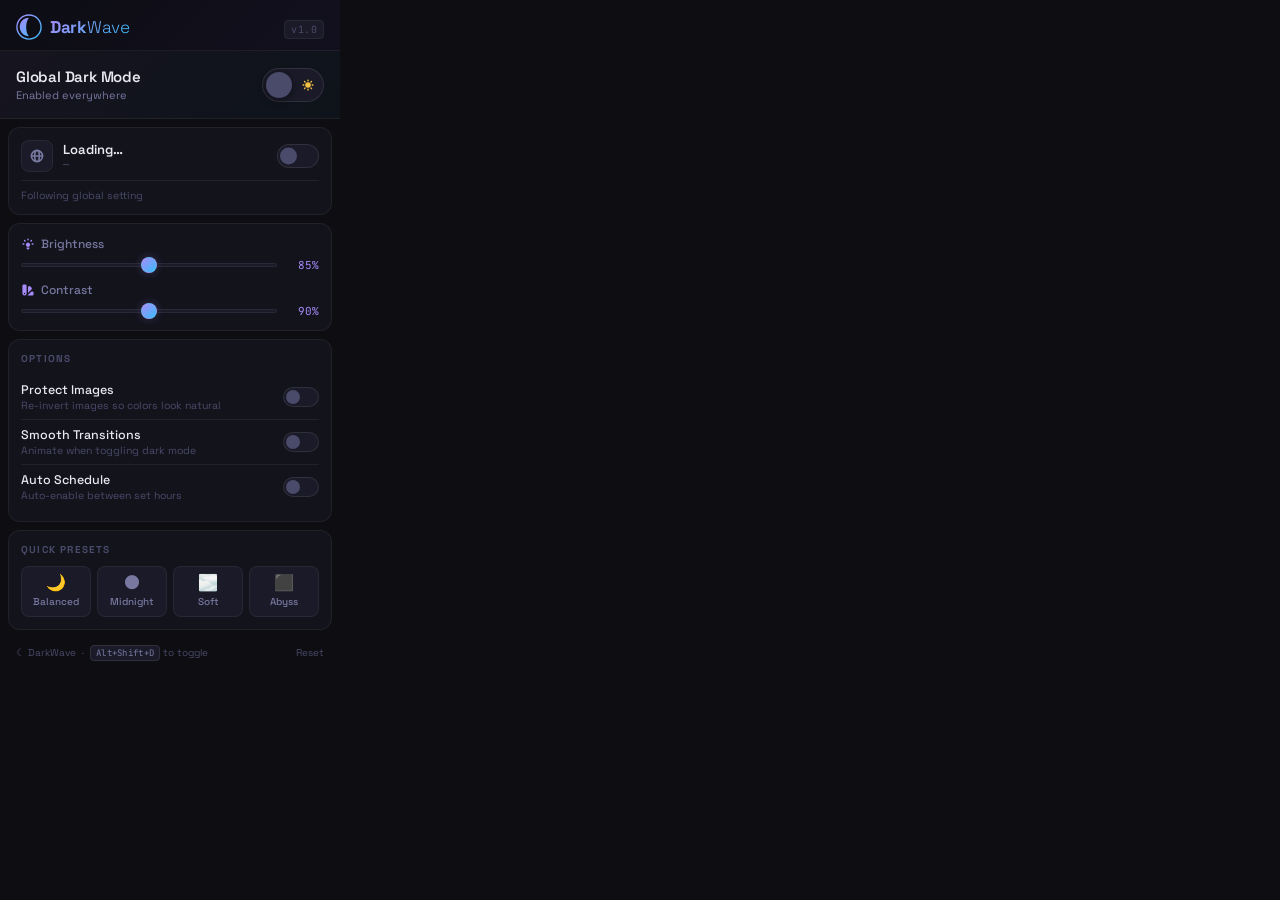
==== popup.html @ 60680160 "initial commit" ====
<!DOCTYPE html>
<html lang="en">
<head>
  <meta charset="UTF-8" />
  <meta name="viewport" content="width=device-width, initial-scale=1.0"/>
  <title>DarkWave</title>
  <link rel="preconnect" href="https://fonts.googleapis.com" />
  <link href="https://fonts.googleapis.com/css2?family=Space+Grotesk:wght@300;400;500;600;700&family=JetBrains+Mono:wght@400;500&display=swap" rel="stylesheet"/>
  <link rel="stylesheet" href="popup.css" />
</head>
<body>

  <!-- ── HEADER ─────────────────────────────────────── -->
  <header class="header">
    <div class="logo">
      <svg class="logo-icon" viewBox="0 0 28 28" fill="none">
        <circle cx="14" cy="14" r="13" stroke="url(#lg1)" stroke-width="1.5"/>
        <path d="M14 4 C8 4 4 8.5 4 14 C4 19.5 8.5 24 14 24 C10 20 10 8 14 4Z" fill="url(#lg2)"/>
        <defs>
          <linearGradient id="lg1" x1="0" y1="0" x2="28" y2="28" gradientUnits="userSpaceOnUse">
            <stop offset="0%" stop-color="#a78bfa"/>
            <stop offset="100%" stop-color="#38bdf8"/>
          </linearGradient>
          <linearGradient id="lg2" x1="4" y1="4" x2="24" y2="24" gradientUnits="userSpaceOnUse">
            <stop offset="0%" stop-color="#a78bfa"/>
            <stop offset="100%" stop-color="#38bdf8"/>
          </linearGradient>
        </defs>
      </svg>
      <span class="logo-text">Dark<em>Wave</em></span>
    </div>
    <div class="header-right">
      <span class="version">v1.0</span>
    </div>
  </header>

  <!-- ── GLOBAL TOGGLE ──────────────────────────────── -->
  <section class="hero">
    <div class="hero-content">
      <div class="hero-left">
        <p class="hero-label">Global Dark Mode</p>
        <p class="hero-sub" id="globalStatus">Enabled everywhere</p>
      </div>
      <label class="mega-toggle" id="globalToggleLabel">
        <input type="checkbox" id="globalToggle" />
        <span class="mega-thumb">
          <svg class="thumb-icon moon" viewBox="0 0 20 20" fill="currentColor">
            <path d="M17.293 13.293A8 8 0 016.707 2.707a8.001 8.001 0 1010.586 10.586z"/>
          </svg>
          <svg class="thumb-icon sun" viewBox="0 0 20 20" fill="currentColor">
            <path fill-rule="evenodd" d="M10 2a1 1 0 011 1v1a1 1 0 11-2 0V3a1 1 0 011-1zm4 8a4 4 0 11-8 0 4 4 0 018 0zm-.464 4.95l.707.707a1 1 0 001.414-1.414l-.707-.707a1 1 0 00-1.414 1.414zm2.12-10.607a1 1 0 010 1.414l-.706.707a1 1 0 11-1.414-1.414l.707-.707a1 1 0 011.414 0zM17 11a1 1 0 100-2h-1a1 1 0 100 2h1zm-7 4a1 1 0 011 1v1a1 1 0 11-2 0v-1a1 1 0 011-1zM5.05 6.464A1 1 0 106.465 5.05l-.708-.707a1 1 0 00-1.414 1.414l.707.707zm1.414 8.486l-.707.707a1 1 0 01-1.414-1.414l.707-.707a1 1 0 011.414 1.414zM4 11a1 1 0 100-2H3a1 1 0 000 2h1z" clip-rule="evenodd"/>
          </svg>
        </span>
      </label>
    </div>
  </section>

  <!-- ── CURRENT SITE ───────────────────────────────── -->
  <section class="site-section card" id="siteCard">
    <div class="site-row">
      <div class="site-info">
        <div class="site-favicon" id="siteFavicon">
          <svg viewBox="0 0 20 20" fill="currentColor">
            <path fill-rule="evenodd" d="M4.083 9h1.946c.089-1.546.383-2.97.837-4.118A6.004 6.004 0 004.083 9zM10 2a8 8 0 100 16A8 8 0 0010 2zm0 2c-.076 0-.232.032-.465.262-.238.234-.497.623-.737 1.182-.389.907-.673 2.142-.766 3.556h3.936c-.093-1.414-.377-2.649-.766-3.556-.24-.56-.5-.948-.737-1.182C10.232 4.032 10.076 4 10 4zm3.971 5c-.089-1.546-.383-2.97-.837-4.118A6.004 6.004 0 0115.917 9h-1.946zm-2.003 2H8.032c.093 1.414.377 2.649.766 3.556.24.56.5.948.737 1.182.233.23.389.262.465.262.076 0 .232-.032.465-.262.238-.234.498-.623.737-1.182.389-.907.673-2.142.766-3.556zm1.166 4.118c.454-1.147.748-2.572.837-4.118h1.946a6.004 6.004 0 01-2.783 4.118zm-6.268 0C6.412 13.97 6.118 12.546 6.03 11H4.083a6.004 6.004 0 002.783 4.118z" clip-rule="evenodd"/>
          </svg>
        </div>
        <div>
          <p class="site-name" id="siteName">Loading…</p>
          <p class="site-hostname" id="siteHostname">—</p>
        </div>
      </div>
      <label class="mini-toggle">
        <input type="checkbox" id="siteToggle" />
        <span class="mini-thumb"></span>
      </label>
    </div>
    <p class="site-note" id="siteNote">Following global setting</p>
    <p class="native-dark-badge" id="nativeDarkBadge" style="display:none">
      ⚡ This site has its own dark mode — DarkWave skipped auto-apply. Toggle to force.
    </p>
  </section>

  <!-- ── SLIDERS ────────────────────────────────────── -->
  <section class="sliders card">
    <div class="slider-row">
      <div class="slider-label">
        <svg viewBox="0 0 20 20" fill="currentColor" class="s-icon">
          <path d="M11 3a1 1 0 10-2 0v1a1 1 0 102 0V3zM15.657 5.757a1 1 0 00-1.414-1.414l-.707.707a1 1 0 001.414 1.414l.707-.707zM18 10a1 1 0 01-1 1h-1a1 1 0 110-2h1a1 1 0 011 1zM5.05 6.464A1 1 0 106.464 5.05l-.707-.707a1 1 0 00-1.414 1.414l.707.707zM5 10a1 1 0 01-1 1H3a1 1 0 110-2h1a1 1 0 011 1zM8 16v-1h4v1a2 2 0 11-4 0zM12 14c.015-.298.057-.591.123-.877a3 3 0 10-4.247 0c.066.286.108.579.124.877h4z"/>
        </svg>
        <span>Brightness</span>
      </div>
      <div class="slider-control">
        <input type="range" id="brightnessSlider" min="50" max="100" step="1" class="slider" />
        <span class="slider-val" id="brightnessVal">85%</span>
      </div>
    </div>
    <div class="slider-row">
      <div class="slider-label">
        <svg viewBox="0 0 20 20" fill="currentColor" class="s-icon">
          <path fill-rule="evenodd" d="M4 2a2 2 0 00-2 2v11a3 3 0 106 0V4a2 2 0 00-2-2H4zm1 14a1 1 0 100-2 1 1 0 000 2zm5-1.757l4.9-4.9a2 2 0 000-2.828L13.485 5.1a2 2 0 00-2.828 0L10 5.757v8.486zM16 18H9.071l6-6H16a2 2 0 012 2v2a2 2 0 01-2 2z" clip-rule="evenodd"/>
        </svg>
        <span>Contrast</span>
      </div>
      <div class="slider-control">
        <input type="range" id="contrastSlider" min="50" max="120" step="1" class="slider" />
        <span class="slider-val" id="contrastVal">90%</span>
      </div>
    </div>
  </section>

  <!-- ── OPTIONS ────────────────────────────────────── -->
  <section class="options card">
    <p class="section-title">Options</p>
    <label class="option-row">
      <div class="opt-info">
        <span class="opt-name">Protect Images</span>
        <span class="opt-desc">Re-invert images so colors look natural</span>
      </div>
      <label class="tiny-toggle">
        <input type="checkbox" id="imageProtection" />
        <span class="tiny-thumb"></span>
      </label>
    </label>
    <label class="option-row">
      <div class="opt-info">
        <span class="opt-name">Smooth Transitions</span>
        <span class="opt-desc">Animate when toggling dark mode</span>
      </div>
      <label class="tiny-toggle">
        <input type="checkbox" id="smoothTransition" />
        <span class="tiny-thumb"></span>
      </label>
    </label>
    <label class="option-row">
      <div class="opt-info">
        <span class="opt-name">Auto Schedule</span>
        <span class="opt-desc">Auto-enable between set hours</span>
      </div>
      <label class="tiny-toggle">
        <input type="checkbox" id="scheduleEnabled" />
        <span class="tiny-thumb"></span>
      </label>
    </label>

    <!-- Schedule times -->
    <div class="schedule-row" id="scheduleRow">
      <div class="time-field">
        <label class="time-label">From</label>
        <input type="time" id="scheduleStart" class="time-input" value="20:00" />
      </div>
      <div class="time-sep">→</div>
      <div class="time-field">
        <label class="time-label">To</label>
        <input type="time" id="scheduleEnd" class="time-input" value="07:00" />
      </div>
    </div>
  </section>

  <!-- ── PRESETS ────────────────────────────────────── -->
  <section class="presets card">
    <p class="section-title">Quick Presets</p>
    <div class="preset-grid">
      <button class="preset-btn" data-brightness="85" data-contrast="90" data-name="Balanced">
        <span class="preset-icon">🌙</span>
        <span>Balanced</span>
      </button>
      <button class="preset-btn" data-brightness="70" data-contrast="95" data-name="Midnight">
        <span class="preset-icon">🌑</span>
        <span>Midnight</span>
      </button>
      <button class="preset-btn" data-brightness="92" data-contrast="80" data-name="Soft">
        <span class="preset-icon">🌫️</span>
        <span>Soft</span>
      </button>
      <button class="preset-btn" data-brightness="60" data-contrast="110" data-name="Abyss">
        <span class="preset-icon">⬛</span>
        <span>Abyss</span>
      </button>
    </div>
  </section>

  <!-- ── FOOTER ─────────────────────────────────────── -->
  <footer class="footer">
    <span>☾ DarkWave &nbsp;·&nbsp; <kbd>Alt+Shift+D</kbd> to toggle</span>
    <a href="#" id="resetBtn" class="reset-link">Reset</a>
  </footer>

  <!-- ── TOAST ──────────────────────────────────────── -->
  <div class="toast" id="toast"></div>

  <script src="popup.js"></script>
</body>
</html>
---- popup.css ----
/* DarkWave — Popup Styles */

@import url('https://fonts.googleapis.com/css2?family=Space+Grotesk:wght@300;400;500;600;700&family=JetBrains+Mono:wght@400;500&display=swap');

*, *::before, *::after { box-sizing: border-box; margin: 0; padding: 0; }

:root {
  --bg:          #0d0d12;
  --bg2:         #13131c;
  --bg3:         #1a1a28;
  --border:      #ffffff0f;
  --border2:     #ffffff18;
  --text:        #e8e8f0;
  --text-dim:    #7878a0;
  --text-dimmer: #4a4a6a;
  --accent:      #a78bfa;
  --accent2:     #38bdf8;
  --accent-glow: rgba(167, 139, 250, 0.25);
  --green:       #34d399;
  --green-dim:   rgba(52, 211, 153, 0.15);
  --red:         #f87171;
  --radius:      12px;
  --radius-sm:   8px;
  --font:        'Space Grotesk', system-ui, sans-serif;
  --mono:        'JetBrains Mono', monospace;
}

html { width: 340px; }

body {
  font-family: var(--font);
  background: var(--bg);
  color: var(--text);
  width: 340px;
  min-height: 100px;
  overflow-x: hidden;
  -webkit-font-smoothing: antialiased;
}

/* ── HEADER ──────────────────────────────────────────── */
.header {
  display: flex;
  align-items: center;
  justify-content: space-between;
  padding: 14px 16px 10px;
  border-bottom: 1px solid var(--border);
  background: linear-gradient(135deg, #0d0d14 0%, #12101e 100%);
}

.logo {
  display: flex;
  align-items: center;
  gap: 8px;
}

.logo-icon {
  width: 26px;
  height: 26px;
  flex-shrink: 0;
}

.logo-text {
  font-size: 17px;
  font-weight: 700;
  letter-spacing: -0.3px;
  background: linear-gradient(135deg, #a78bfa, #38bdf8);
  -webkit-background-clip: text;
  -webkit-text-fill-color: transparent;
  background-clip: text;
}

.logo-text em {
  font-style: normal;
  font-weight: 300;
}

.version {
  font-family: var(--mono);
  font-size: 10px;
  color: var(--text-dimmer);
  letter-spacing: 0.5px;
  background: var(--bg3);
  padding: 2px 6px;
  border-radius: 4px;
  border: 1px solid var(--border);
}

/* ── HERO / GLOBAL TOGGLE ────────────────────────────── */
.hero {
  padding: 16px;
  background: linear-gradient(135deg, rgba(167,139,250,0.06) 0%, rgba(56,189,248,0.04) 100%);
  border-bottom: 1px solid var(--border);
}

.hero-content {
  display: flex;
  align-items: center;
  justify-content: space-between;
}

.hero-label {
  font-size: 15px;
  font-weight: 600;
  color: var(--text);
  letter-spacing: -0.2px;
}

.hero-sub {
  font-size: 11px;
  color: var(--text-dim);
  margin-top: 2px;
  transition: color 0.3s;
}

/* Mega Toggle */
.mega-toggle {
  position: relative;
  width: 62px;
  height: 34px;
  cursor: pointer;
}

.mega-toggle input {
  opacity: 0;
  width: 0;
  height: 0;
  position: absolute;
}

.mega-thumb {
  position: absolute;
  inset: 0;
  background: var(--bg3);
  border: 1.5px solid var(--border2);
  border-radius: 34px;
  transition: all 0.3s cubic-bezier(0.34, 1.56, 0.64, 1);
  display: flex;
  align-items: center;
  padding: 0 4px;
}

.mega-thumb::after {
  content: '';
  position: absolute;
  left: 3px;
  width: 26px;
  height: 26px;
  border-radius: 50%;
  background: var(--text-dimmer);
  transition: all 0.3s cubic-bezier(0.34, 1.56, 0.64, 1);
  box-shadow: 0 2px 8px rgba(0,0,0,0.4);
}

.mega-toggle input:checked ~ .mega-thumb {
  background: linear-gradient(135deg, rgba(167,139,250,0.2), rgba(56,189,248,0.15));
  border-color: rgba(167,139,250,0.5);
  box-shadow: 0 0 16px var(--accent-glow);
}

.mega-toggle input:checked ~ .mega-thumb::after {
  transform: translateX(28px);
  background: linear-gradient(135deg, var(--accent), var(--accent2));
}

.thumb-icon {
  position: absolute;
  width: 14px;
  height: 14px;
  z-index: 1;
  transition: opacity 0.2s, transform 0.3s;
  pointer-events: none;
}

/* OFF state: sun visible on right (thumb is left) */
/* ON state:  moon visible on left (thumb moved right, reveals moon) */
.thumb-icon.moon {
  left: 8px;
  color: var(--accent);
  opacity: 0; /* hidden when dark mode OFF */
}

.thumb-icon.sun {
  right: 8px;
  color: #f6c344;
  opacity: 1; /* visible when dark mode OFF */
}

.mega-toggle input:checked ~ .mega-thumb .moon { opacity: 1; } /* show moon when ON */
.mega-toggle input:checked ~ .mega-thumb .sun  { opacity: 0; } /* hide sun when ON */

/* ── CARD ─────────────────────────────────────────────── */
.card {
  margin: 8px;
  background: var(--bg2);
  border: 1px solid var(--border);
  border-radius: var(--radius);
  padding: 12px;
  transition: border-color 0.2s;
}

.card:hover {
  border-color: var(--border2);
}

/* ── SITE SECTION ─────────────────────────────────────── */
.site-row {
  display: flex;
  align-items: center;
  justify-content: space-between;
  gap: 8px;
}

.site-info {
  display: flex;
  align-items: center;
  gap: 10px;
  min-width: 0;
}

.site-favicon {
  width: 32px;
  height: 32px;
  background: var(--bg3);
  border: 1px solid var(--border);
  border-radius: var(--radius-sm);
  display: flex;
  align-items: center;
  justify-content: center;
  flex-shrink: 0;
  overflow: hidden;
}

.site-favicon svg {
  width: 16px;
  height: 16px;
  color: var(--text-dim);
}

.site-favicon img {
  width: 20px;
  height: 20px;
  object-fit: contain;
}

.site-name {
  font-size: 13px;
  font-weight: 600;
  color: var(--text);
  white-space: nowrap;
  overflow: hidden;
  text-overflow: ellipsis;
  max-width: 160px;
}

.site-hostname {
  font-size: 10px;
  font-family: var(--mono);
  color: var(--text-dimmer);
  white-space: nowrap;
  overflow: hidden;
  text-overflow: ellipsis;
  max-width: 160px;
}

.site-note {
  font-size: 10.5px;
  color: var(--text-dimmer);
  margin-top: 8px;
  padding-top: 8px;
  border-top: 1px solid var(--border);
}

.site-note.overridden {
  color: var(--accent);
}

/* Mini Toggle */
.mini-toggle {
  position: relative;
  width: 42px;
  height: 24px;
  cursor: pointer;
  flex-shrink: 0;
}

.mini-toggle input {
  opacity: 0;
  width: 0;
  height: 0;
  position: absolute;
}

.mini-thumb {
  position: absolute;
  inset: 0;
  background: var(--bg3);
  border: 1.5px solid var(--border2);
  border-radius: 24px;
  transition: all 0.25s cubic-bezier(0.34, 1.56, 0.64, 1);
}

.mini-thumb::after {
  content: '';
  position: absolute;
  left: 2px;
  top: 50%;
  transform: translateY(-50%);
  width: 17px;
  height: 17px;
  border-radius: 50%;
  background: var(--text-dimmer);
  transition: all 0.25s cubic-bezier(0.34, 1.56, 0.64, 1);
}

.mini-toggle input:checked ~ .mini-thumb {
  background: rgba(167,139,250,0.15);
  border-color: rgba(167,139,250,0.4);
}

.mini-toggle input:checked ~ .mini-thumb::after {
  transform: translateX(18px) translateY(-50%);
  background: var(--accent);
}

/* Tiny Toggle (options) */
.tiny-toggle {
  position: relative;
  width: 36px;
  height: 20px;
  cursor: pointer;
  flex-shrink: 0;
}

.tiny-toggle input {
  opacity: 0;
  width: 0;
  height: 0;
  position: absolute;
}

.tiny-thumb {
  position: absolute;
  inset: 0;
  background: var(--bg3);
  border: 1px solid var(--border2);
  border-radius: 20px;
  transition: all 0.22s cubic-bezier(0.34, 1.56, 0.64, 1);
}

.tiny-thumb::after {
  content: '';
  position: absolute;
  left: 2px;
  top: 50%;
  transform: translateY(-50%);
  width: 14px;
  height: 14px;
  border-radius: 50%;
  background: var(--text-dimmer);
  transition: all 0.22s cubic-bezier(0.34, 1.56, 0.64, 1);
}

.tiny-toggle input:checked ~ .tiny-thumb {
  background: rgba(52,211,153,0.15);
  border-color: rgba(52,211,153,0.4);
}

.tiny-toggle input:checked ~ .tiny-thumb::after {
  transform: translateX(16px) translateY(-50%);
  background: var(--green);
}

/* ── SLIDERS ──────────────────────────────────────────── */
.sliders { display: flex; flex-direction: column; gap: 10px; }

.slider-row {
  display: flex;
  flex-direction: column;
  gap: 6px;
}

.slider-label {
  display: flex;
  align-items: center;
  gap: 6px;
  font-size: 12px;
  font-weight: 500;
  color: var(--text-dim);
}

.s-icon {
  width: 14px;
  height: 14px;
  color: var(--accent);
  flex-shrink: 0;
}

.slider-control {
  display: flex;
  align-items: center;
  gap: 10px;
}

.slider {
  flex: 1;
  -webkit-appearance: none;
  appearance: none;
  height: 4px;
  border-radius: 4px;
  background: var(--bg3);
  outline: none;
  cursor: pointer;
  border: 1px solid var(--border);
}

.slider::-webkit-slider-thumb {
  -webkit-appearance: none;
  appearance: none;
  width: 16px;
  height: 16px;
  border-radius: 50%;
  background: linear-gradient(135deg, var(--accent), var(--accent2));
  cursor: pointer;
  box-shadow: 0 0 8px var(--accent-glow);
  border: 1.5px solid rgba(255,255,255,0.1);
  transition: transform 0.15s, box-shadow 0.15s;
}

.slider::-webkit-slider-thumb:hover {
  transform: scale(1.2);
  box-shadow: 0 0 14px var(--accent-glow);
}

.slider::-moz-range-thumb {
  width: 16px;
  height: 16px;
  border-radius: 50%;
  background: linear-gradient(135deg, var(--accent), var(--accent2));
  cursor: pointer;
  border: none;
}

.slider-val {
  font-family: var(--mono);
  font-size: 11px;
  color: var(--accent);
  min-width: 32px;
  text-align: right;
}

/* ── OPTIONS ──────────────────────────────────────────── */
.section-title {
  font-size: 10px;
  font-weight: 700;
  letter-spacing: 1.2px;
  text-transform: uppercase;
  color: var(--text-dimmer);
  margin-bottom: 10px;
}

.option-row {
  display: flex;
  align-items: center;
  justify-content: space-between;
  padding: 7px 0;
  border-bottom: 1px solid var(--border);
  cursor: pointer;
  gap: 8px;
}

.option-row:last-of-type {
  border-bottom: none;
}

.opt-info {
  display: flex;
  flex-direction: column;
  gap: 1px;
  min-width: 0;
}

.opt-name {
  font-size: 12.5px;
  font-weight: 500;
  color: var(--text);
}

.opt-desc {
  font-size: 10.5px;
  color: var(--text-dimmer);
}

/* Schedule Row */
.schedule-row {
  display: flex;
  align-items: center;
  gap: 8px;
  padding: 10px 0 4px;
  display: none;
}

.schedule-row.visible {
  display: flex;
}

.time-field {
  display: flex;
  flex-direction: column;
  gap: 3px;
}

.time-label {
  font-size: 9px;
  font-weight: 600;
  text-transform: uppercase;
  letter-spacing: 0.8px;
  color: var(--text-dimmer);
}

.time-input {
  background: var(--bg3);
  border: 1px solid var(--border2);
  border-radius: var(--radius-sm);
  color: var(--text);
  font-family: var(--mono);
  font-size: 12px;
  padding: 5px 8px;
  outline: none;
  cursor: pointer;
  transition: border-color 0.2s;
  color-scheme: dark;
}

.time-input:focus {
  border-color: rgba(167,139,250,0.5);
}

.time-sep {
  font-size: 16px;
  color: var(--text-dimmer);
  margin-top: 14px;
  flex-shrink: 0;
}

/* ── PRESETS ──────────────────────────────────────────── */
.preset-grid {
  display: grid;
  grid-template-columns: repeat(4, 1fr);
  gap: 6px;
}

.preset-btn {
  display: flex;
  flex-direction: column;
  align-items: center;
  gap: 4px;
  padding: 8px 4px;
  background: var(--bg3);
  border: 1px solid var(--border);
  border-radius: var(--radius-sm);
  cursor: pointer;
  transition: all 0.2s;
  color: var(--text-dim);
  font-family: var(--font);
  font-size: 10px;
  font-weight: 500;
}

.preset-btn:hover {
  border-color: var(--border2);
  background: #1f1f30;
  color: var(--text);
  transform: translateY(-1px);
}

.preset-btn.active {
  border-color: rgba(167,139,250,0.45);
  background: rgba(167,139,250,0.08);
  color: var(--accent);
}

.preset-icon {
  font-size: 16px;
  line-height: 1;
}

/* ── FOOTER ───────────────────────────────────────────── */
.footer {
  display: flex;
  align-items: center;
  justify-content: space-between;
  padding: 8px 16px 14px;
  font-size: 10px;
  color: var(--text-dimmer);
}

.reset-link {
  color: var(--text-dimmer);
  text-decoration: none;
  transition: color 0.2s;
  cursor: pointer;
}

.reset-link:hover {
  color: var(--red);
}

/* ── TOAST ────────────────────────────────────────────── */
.toast {
  position: fixed;
  bottom: 16px;
  left: 50%;
  transform: translateX(-50%) translateY(12px);
  background: var(--bg3);
  border: 1px solid var(--border2);
  color: var(--text);
  font-size: 11.5px;
  font-weight: 500;
  padding: 6px 14px;
  border-radius: 20px;
  opacity: 0;
  pointer-events: none;
  transition: all 0.25s cubic-bezier(0.34, 1.56, 0.64, 1);
  white-space: nowrap;
  z-index: 999;
  box-shadow: 0 8px 24px rgba(0,0,0,0.5);
}

.toast.show {
  opacity: 1;
  transform: translateX(-50%) translateY(0);
}

/* ── DISABLED STATE ───────────────────────────────────── */
body.darkwave-off .hero {
  opacity: 0.6;
}

body.darkwave-off .hero-label {
  color: var(--text-dim);
}

/* ── ANIMATIONS ───────────────────────────────────────── */
@keyframes fadeIn {
  from { opacity: 0; transform: translateY(4px); }
  to   { opacity: 1; transform: translateY(0); }
}

.card {
  animation: fadeIn 0.25s ease both;
}

.card:nth-child(2) { animation-delay: 0.03s; }
.card:nth-child(3) { animation-delay: 0.06s; }
.card:nth-child(4) { animation-delay: 0.09s; }
.card:nth-child(5) { animation-delay: 0.12s; }

/* Scrollbar */
::-webkit-scrollbar { width: 4px; }
::-webkit-scrollbar-track { background: transparent; }
::-webkit-scrollbar-thumb { background: var(--border2); border-radius: 4px; }

/* Native dark page badge */
.native-dark-badge {
  font-size: 10px;
  color: var(--accent2);
  margin-top: 8px;
  padding: 6px 8px;
  background: rgba(56, 189, 248, 0.07);
  border: 1px solid rgba(56, 189, 248, 0.2);
  border-radius: var(--radius-sm);
  line-height: 1.4;
}

/* Keyboard shortcut badge */
kbd {
  font-family: var(--mono);
  font-size: 9px;
  background: var(--bg3);
  border: 1px solid var(--border2);
  border-radius: 4px;
  padding: 1px 5px;
  color: var(--text-dim);
  letter-spacing: 0.3px;
}
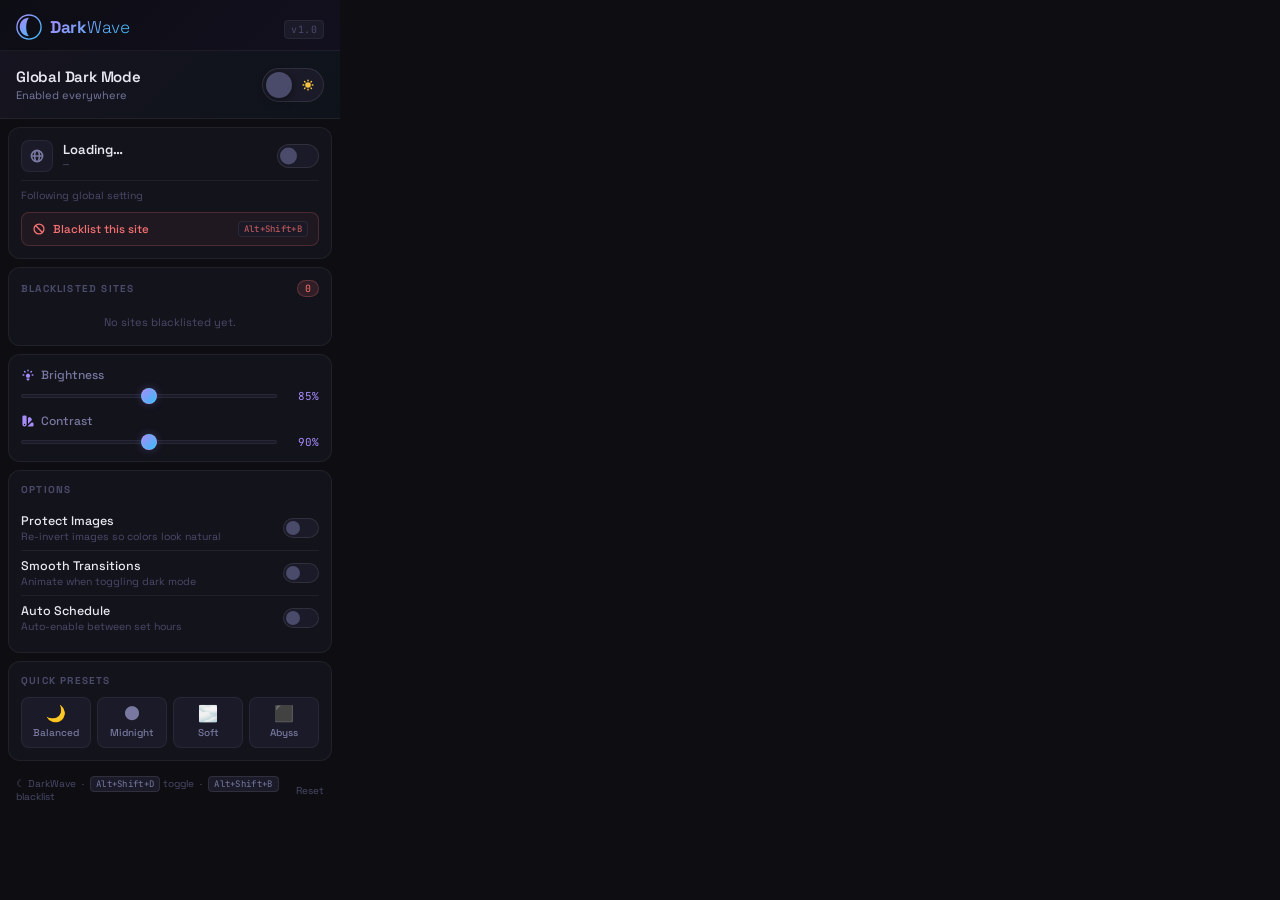
==== commit 39452345: "blacklist feature" ====
--- a/popup.html
+++ b/popup.html
@@ -78,6 +78,23 @@
     <p class="native-dark-badge" id="nativeDarkBadge" style="display:none">
       ⚡ This site has its own dark mode — DarkWave skipped auto-apply. Toggle to force.
     </p>
+    <button class="blacklist-btn" id="blacklistBtn">
+      <svg viewBox="0 0 20 20" fill="currentColor" class="bl-icon">
+        <path fill-rule="evenodd" d="M13.477 14.89A6 6 0 015.11 6.524L13.477 14.89zm1.414-1.414L6.524 5.11a6 6 0 018.367 8.367zM18 10a8 8 0 11-16 0 8 8 0 0116 0z" clip-rule="evenodd"/>
+      </svg>
+      <span id="blacklistBtnLabel">Blacklist this site</span>
+      <kbd>Alt+Shift+B</kbd>
+    </button>
+  </section>
+
+  <!-- ── BLACKLIST ────────────────────────────────────── -->
+  <section class="blacklist-section card" id="blacklistSection">
+    <div class="blacklist-header">
+      <p class="section-title" style="margin:0">Blacklisted Sites</p>
+      <span class="bl-count" id="blCount">0</span>
+    </div>
+    <p class="bl-empty" id="blEmpty">No sites blacklisted yet.</p>
+    <ul class="bl-list" id="blList"></ul>
   </section>
 
   <!-- ── SLIDERS ────────────────────────────────────── -->
@@ -181,7 +198,7 @@
 
   <!-- ── FOOTER ─────────────────────────────────────── -->
   <footer class="footer">
-    <span>☾ DarkWave &nbsp;·&nbsp; <kbd>Alt+Shift+D</kbd> to toggle</span>
+    <span>☾ DarkWave &nbsp;·&nbsp; <kbd>Alt+Shift+D</kbd> toggle &nbsp;·&nbsp; <kbd>Alt+Shift+B</kbd> blacklist</span>
     <a href="#" id="resetBtn" class="reset-link">Reset</a>
   </footer>
 
--- a/popup.css
+++ b/popup.css
@@ -584,6 +584,156 @@
   line-height: 1;
 }
 
+/* ── BLACKLIST ────────────────────────────────────────── */
+.blacklist-btn {
+  display: flex;
+  align-items: center;
+  gap: 7px;
+  width: 100%;
+  margin-top: 10px;
+  padding: 8px 10px;
+  background: rgba(248, 113, 113, 0.06);
+  border: 1px solid rgba(248, 113, 113, 0.2);
+  border-radius: var(--radius-sm);
+  color: var(--red);
+  font-family: var(--font);
+  font-size: 11.5px;
+  font-weight: 500;
+  cursor: pointer;
+  transition: all 0.2s;
+  text-align: left;
+}
+
+.blacklist-btn:hover {
+  background: rgba(248, 113, 113, 0.12);
+  border-color: rgba(248, 113, 113, 0.4);
+}
+
+.blacklist-btn.active {
+  background: rgba(52, 211, 153, 0.07);
+  border-color: rgba(52, 211, 153, 0.3);
+  color: var(--green);
+}
+
+.blacklist-btn kbd {
+  margin-left: auto;
+  flex-shrink: 0;
+  color: inherit;
+  opacity: 0.7;
+}
+
+.bl-icon {
+  width: 14px;
+  height: 14px;
+  flex-shrink: 0;
+}
+
+.blacklist-header {
+  display: flex;
+  align-items: center;
+  justify-content: space-between;
+  margin-bottom: 10px;
+}
+
+.bl-count {
+  font-family: var(--mono);
+  font-size: 10px;
+  background: rgba(248, 113, 113, 0.12);
+  color: var(--red);
+  border: 1px solid rgba(248, 113, 113, 0.25);
+  border-radius: 10px;
+  padding: 1px 7px;
+  min-width: 20px;
+  text-align: center;
+}
+
+.bl-empty {
+  font-size: 11px;
+  color: var(--text-dimmer);
+  text-align: center;
+  padding: 8px 0 4px;
+}
+
+.bl-list {
+  list-style: none;
+  display: flex;
+  flex-direction: column;
+  gap: 5px;
+  max-height: 160px;
+  overflow-y: auto;
+}
+
+.bl-item {
+  display: flex;
+  align-items: center;
+  gap: 8px;
+  padding: 6px 8px;
+  background: var(--bg3);
+  border: 1px solid var(--border);
+  border-radius: var(--radius-sm);
+  transition: border-color 0.15s;
+}
+
+.bl-item:hover {
+  border-color: var(--border2);
+}
+
+.bl-item-favicon {
+  width: 16px;
+  height: 16px;
+  flex-shrink: 0;
+  border-radius: 3px;
+  object-fit: contain;
+}
+
+.bl-item-favicon-placeholder {
+  width: 16px;
+  height: 16px;
+  flex-shrink: 0;
+  background: var(--bg);
+  border: 1px solid var(--border);
+  border-radius: 3px;
+  display: flex;
+  align-items: center;
+  justify-content: center;
+  color: var(--text-dimmer);
+}
+
+.bl-item-host {
+  flex: 1;
+  font-family: var(--mono);
+  font-size: 10.5px;
+  color: var(--text-dim);
+  white-space: nowrap;
+  overflow: hidden;
+  text-overflow: ellipsis;
+  min-width: 0;
+}
+
+.bl-remove-btn {
+  flex-shrink: 0;
+  background: none;
+  border: none;
+  cursor: pointer;
+  color: var(--text-dimmer);
+  padding: 2px;
+  border-radius: 4px;
+  display: flex;
+  align-items: center;
+  justify-content: center;
+  transition: color 0.15s, background 0.15s;
+}
+
+.bl-remove-btn:hover {
+  color: var(--red);
+  background: rgba(248, 113, 113, 0.1);
+}
+
+.bl-remove-btn svg {
+  width: 13px;
+  height: 13px;
+}
+
 /* ── FOOTER ───────────────────────────────────────────── */
 .footer {
   display: flex;
